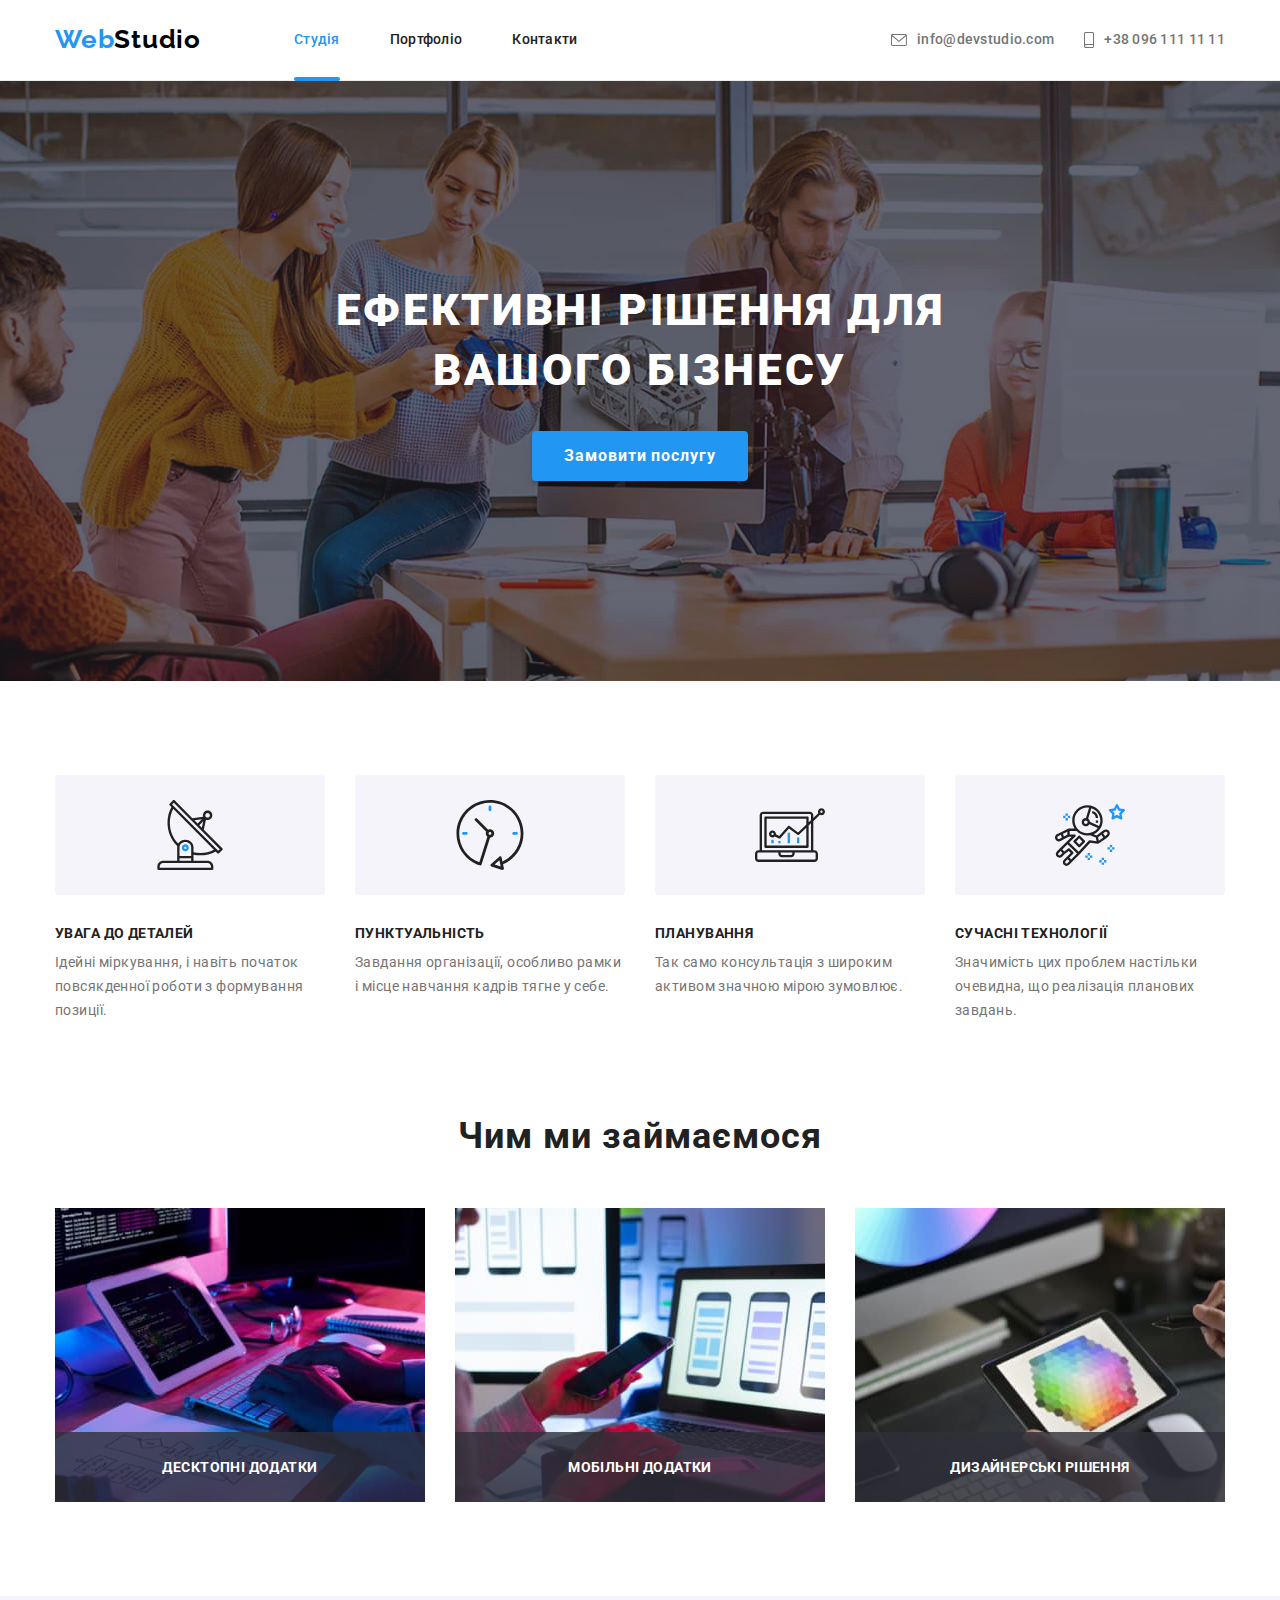
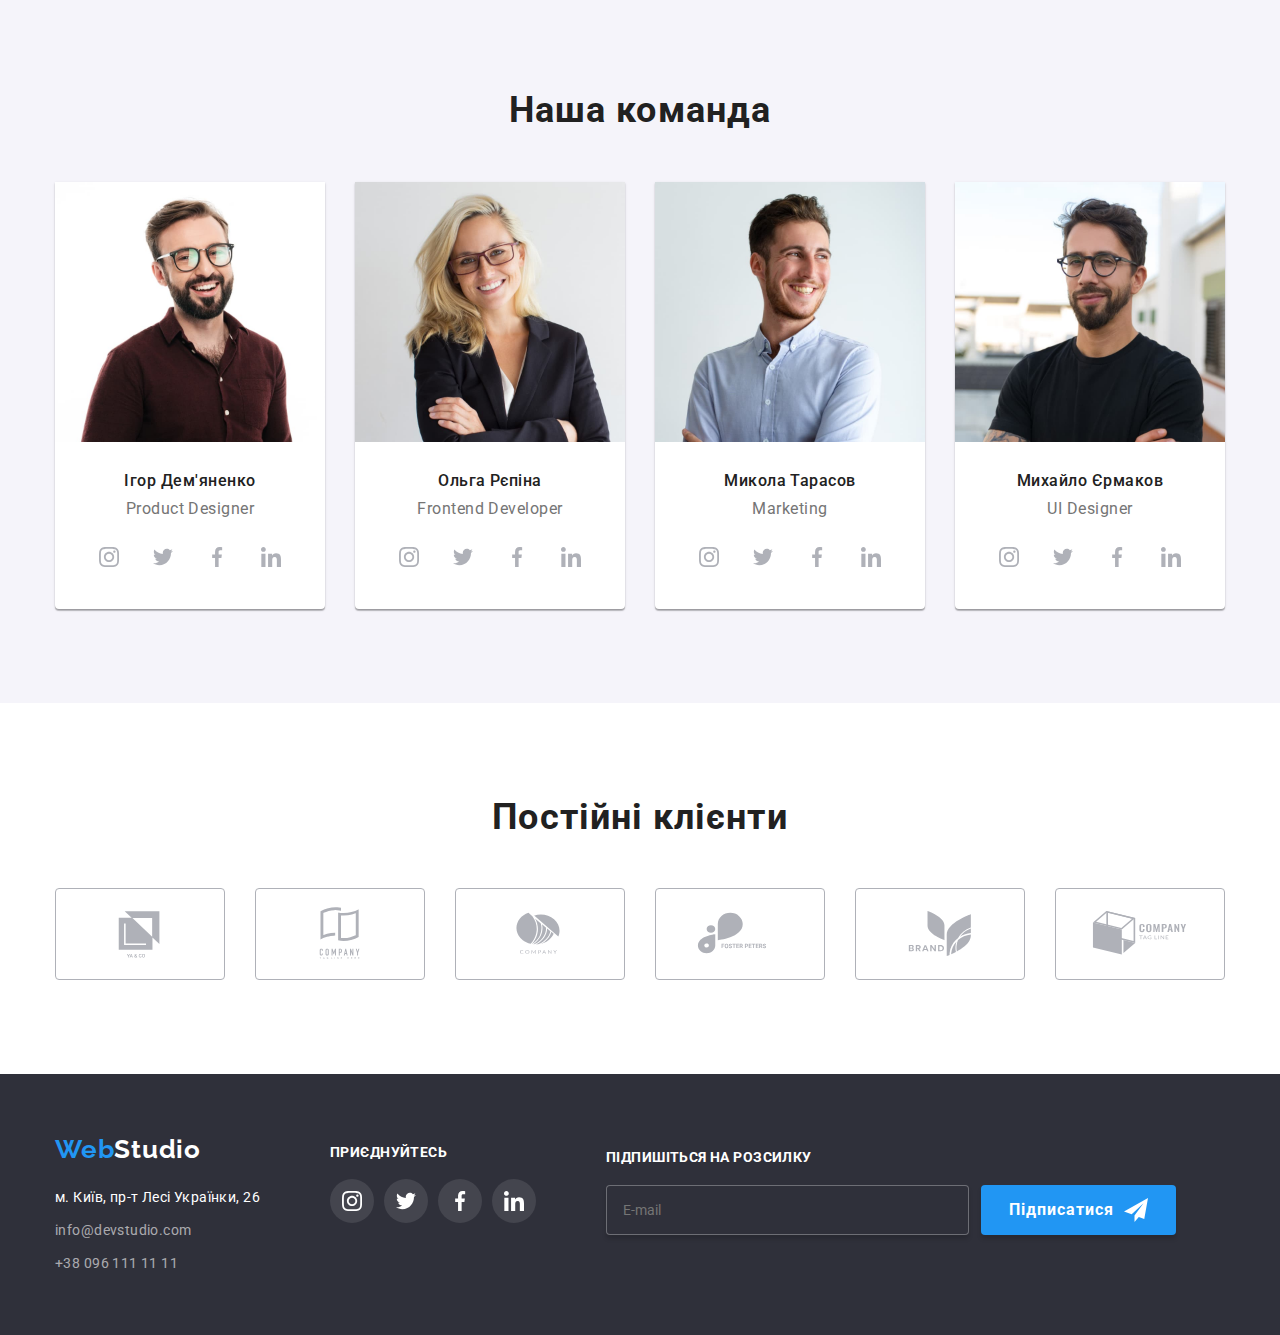
==== index.html @ c122c5cc "mod-6" ====
<!DOCTYPE html>
<html lang="uk">
  <head>
    <meta charset="UTF-8" />
    <meta http-equiv="X-UA-Compatible" content="IE=edge" />
    <meta name="viewport" content="width=device-width, initial-scale=1.0" />
    <title>WebStudio</title>
    <link
      href="https://fonts.googleapis.com/css2?family=Raleway:wght@700&family=Roboto:wght@400;500;700;900&display=swap"
      rel="stylesheet"
    />
    <link
      rel="stylesheet"
      href="https://cdnjs.cloudflare.com/ajax/libs/modern-normalize/1.1.0/modern-normalize.min.css"
    />
    <link rel="stylesheet" href="./css/style.css" />
  </head>
  <body>
    <!-- navigation Шапка -->
    <header class="page-header">
      <div class="container main-nav">
        <nav class="main-nav">
          <a href="./index.html" class="logo">
            <span class="color-name">Web</span>Studio
          </a>

          <ul class="site-nav">
            <li class="item-li">
              <a href="./index.html" class="link current active">Студія</a>
            </li>
            <li class="item-li">
              <a href="./portfolio.html" class="link">Портфоліо</a>
            </li>
            <li class="item-li"><a href="" class="link">Контакти</a></li>
          </ul>
        </nav>
        <ul class="contacts-up">
          <li class="item-li">
            <a class="contacts-mail" href="mailto:info@devstudio.com">
              <svg class="contacts-icon" width="16" height="12">
                <use href="./img/symbol-defs.svg#icon-envelope"></use>
              </svg>
              info@devstudio.com</a
            >
          </li>
          <li class="item-li">
            <a class="contacts-tel" href="tell:+380961111111">
              <svg class="contacts-icon" width="10" height="16">
                <use href="./img/symbol-defs.svg#icon-smartphone"></use>
              </svg>
              +38 096 111 11 11</a
            >
          </li>
        </ul>
      </div>
    </header>
    <main>
      <!-- герой -->
      <section class="hero-color">
        <div class="container">
          <h1 class="hero-color-text">Ефективні рішення для вашого бізнесу</h1>

          <button class="button-pay" type="button" data-modal-open>
            Замовити послугу
          </button>
          <!-- <a class="button" href="">Замовити послугу</a> -->
        </div>
      </section>
      <!-- Переваги та Особливості -->
      <section class="advantages">
        <h2 class="item-invise">Переваги та Особливості</h2>
        <div class="container">
          <ul class="feature-list">
            <li class="feature-list-item">
              <div class="feature-icon">
                <svg class="feature-icon-pos" width="70" height="70">
                  <use href="./img/symbol-defs.svg#icon-antenna"></use>
                </svg>
              </div>
              <h3 class="title-name">УВАГА ДО ДЕТАЛЕЙ</h3>
              <p class="title-own">
                Ідейні міркування, і навіть початок повсякденної роботи з
                формування позиції.
              </p>
            </li>
            <li class="feature-list-item">
              <div class="feature-icon">
                <svg class="feature-icon-pos" width="70" height="70">
                  <use href="./img/symbol-defs.svg#icon-clock"></use>
                </svg>
              </div>
              <h3 class="title-name">ПУНКТУАЛЬНІСТЬ</h3>
              <p class="title-own">
                Завдання організації, особливо рамки і місце навчання кадрів
                тягне у себе.
              </p>
            </li>
            <li class="feature-list-item">
              <div class="feature-icon">
                <svg class="feature-icon-pos" width="70" height="70">
                  <use href="./img/symbol-defs.svg#icon-diagram"></use>
                </svg>
              </div>
              <h3 class="title-name">ПЛАНУВАННЯ</h3>
              <p class="title-own">
                Так само консультація з широким активом значною мірою зумовлює.
              </p>
            </li>
            <li class="feature-list-item">
              <div class="feature-icon">
                <svg class="feature-icon-pos" width="70" height="70">
                  <use href="./img/symbol-defs.svg#icon-astronaut"></use>
                </svg>
              </div>
              <h3 class="title-name">СУЧАСНІ ТЕХНОЛОГІЇ</h3>
              <p class="title-own">
                Значимість цих проблем настільки очевидна, що реалізація
                планових завдань.
              </p>
            </li>
          </ul>
        </div>
      </section>

      <!-- приклади робіт -->
      <section class="services">
        <div class="container">
          <h2 class="section-title">Чим ми займаємося</h2>

          <ul class="work-lis">
            <li class="work-list-img">
              <img src="./img/box1.jpg" alt="Програмування" width="370" />
              <p class="work-img-text">Десктопні додатки</p>
            </li>
            <li class="work-list-img">
              <img
                src="./img/box2.jpg"
                alt="Розробка мобільних додатків"
                width="370"
              />
              <p class="work-img-text">Мобільні додатки</p>
            </li>
            <li class="work-list-img">
              <img src="./img/box3.jpg" alt="Дизайн" width="370" />
              <p class="work-img-text">Дизайнерські рішення</p>
            </li>
          </ul>
        </div>
      </section>
      <!-- Команда -->
      <section class="team-list">
        <div class="container">
          <h2 class="section-comand">Наша команда</h2>
          <ul class="comand-position">
            <li class="team-list-pos">
              <img
                class="team-img-pos"
                src="./img/img-1.jpg"
                alt="Ігор Дем'яненко Дизайнер продукту"
                width="270"
              />
              <div class="team-write">
                <h3 class="workers">Ігор Дем'яненко</h3>
                <p class="workers-list">Product Designer</p>
                <ul class="workers-soc">
                  <li class="workers-soc-list">
                    <a href="" class="workers-soc-item">
                      <svg class="workers-soc-icon" width="20" height="20">
                        <use href="./img/symbol-defs.svg#icon-instagram"></use>
                      </svg>
                    </a>
                  </li>
                  <li class="workers-soc-list">
                    <a href="" class="workers-soc-item">
                      <svg class="workers-soc-icon" width="20" height="20">
                        <use href="./img/symbol-defs.svg#icon-twitter"></use>
                      </svg>
                    </a>
                  </li>
                  <li class="workers-soc-list">
                    <a href="" class="workers-soc-item">
                      <svg class="workers-soc-icon" width="20" height="20">
                        <use href="./img/symbol-defs.svg#icon-facebook"></use>
                      </svg>
                    </a>
                  </li>
                  <li class="workers-soc-list">
                    <a href="" class="workers-soc-item">
                      <svg class="workers-soc-icon" width="20" height="20">
                        <use href="./img/symbol-defs.svg#icon-linkedin"></use>
                      </svg>
                    </a>
                  </li>
                </ul>
              </div>
            </li>
            <li class="team-list-pos">
              <img
                class="team-img-pos"
                src="./img/img-2.jpg"
                alt="Ольга Рєпіна Розробник сторінки"
                width="270"
              />
              <div class="team-write">
                <h3 class="workers">Ольга Рєпіна</h3>
                <p class="workers-list">Frontend Developer</p>
                <ul class="workers-soc">
                  <li class="workers-soc-list">
                    <a href="" class="workers-soc-item">
                      <svg class="workers-soc-icon" width="20" height="20">
                        <use href="./img/symbol-defs.svg#icon-instagram"></use>
                      </svg>
                    </a>
                  </li>
                  <li class="workers-soc-list">
                    <a href="" class="workers-soc-item">
                      <svg class="workers-soc-icon" width="20" height="20">
                        <use href="./img/symbol-defs.svg#icon-twitter"></use>
                      </svg>
                    </a>
                  </li>
                  <li class="workers-soc-list">
                    <a href="" class="workers-soc-item">
                      <svg class="workers-soc-icon" width="20" height="20">
                        <use href="./img/symbol-defs.svg#icon-facebook"></use>
                      </svg>
                    </a>
                  </li>
                  <li class="workers-soc-list">
                    <a href="" class="workers-soc-item">
                      <svg class="workers-soc-icon" width="20" height="20">
                        <use href="./img/symbol-defs.svg#icon-linkedin"></use>
                      </svg>
                    </a>
                  </li>
                </ul>
              </div>
            </li>
            <li class="team-list-pos">
              <img
                class="team-img-pos"
                src="./img/img-3.jpg"
                alt="Микола Тарасов Відділ Маркетингу"
                width="270"
              />
              <div class="team-write">
                <h3 class="workers">Микола Тарасов</h3>
                <p class="workers-list">Marketing</p>
                <ul class="workers-soc">
                  <li class="workers-soc-list">
                    <a href="" class="workers-soc-item">
                      <svg class="workers-soc-icon" width="20" height="20">
                        <use href="./img/symbol-defs.svg#icon-instagram"></use>
                      </svg>
                    </a>
                  </li>
                  <li class="workers-soc-list">
                    <a href="" class="workers-soc-item">
                      <svg class="workers-soc-icon" width="20" height="20">
                        <use href="./img/symbol-defs.svg#icon-twitter"></use>
                      </svg>
                    </a>
                  </li>
                  <li class="workers-soc-list">
                    <a href="" class="workers-soc-item">
                      <svg class="workers-soc-icon" width="20" height="20">
                        <use href="./img/symbol-defs.svg#icon-facebook"></use>
                      </svg>
                    </a>
                  </li>
                  <li class="workers-soc-list">
                    <a href="" class="workers-soc-item">
                      <svg class="workers-soc-icon" width="20" height="20">
                        <use href="./img/symbol-defs.svg#icon-linkedin"></use>
                      </svg>
                    </a>
                  </li>
                </ul>
              </div>
            </li>
            <li class="team-list-pos">
              <img
                class="team-img-pos"
                src="./img/img-4.jpg"
                alt="Михайло Єрмаков дизайн інтерфейсу"
                width="270"
              />
              <div class="team-write">
                <h3 class="workers">Михайло Єрмаков</h3>
                <p class="workers-list">UI Designer</p>
                <ul class="workers-soc">
                  <li class="workers-soc-list">
                    <a href="" class="workers-soc-item">
                      <svg class="workers-soc-icon" width="20" height="20">
                        <use href="./img/symbol-defs.svg#icon-instagram"></use>
                      </svg>
                    </a>
                  </li>
                  <li class="workers-soc-list">
                    <a href="" class="workers-soc-item">
                      <svg class="workers-soc-icon" width="20" height="20">
                        <use href="./img/symbol-defs.svg#icon-twitter"></use>
                      </svg>
                    </a>
                  </li>
                  <li class="workers-soc-list">
                    <a href="" class="workers-soc-item">
                      <svg class="workers-soc-icon" width="20" height="20">
                        <use href="./img/symbol-defs.svg#icon-facebook"></use>
                      </svg>
                    </a>
                  </li>
                  <li class="workers-soc-list">
                    <a href="" class="workers-soc-item">
                      <svg class="workers-soc-icon" width="20" height="20">
                        <use href="./img/symbol-defs.svg#icon-linkedin"></use>
                      </svg>
                    </a>
                  </li>
                </ul>
              </div>
            </li>
          </ul>
        </div>
      </section>
      <!-- Постійні клієнти -->
      <section class="section clients">
        <div class="container">
          <h2 class="section-title">Постійні клієнти</h2>
          <ul class="clients-list">
            <li class="clients-item">
              <a href="" class="clients-link">
                <svg class="clients-icon" width="106px" height="60px">
                  <use href="./img/symbol-defs.svg#icon-Logo-1"></use>
                </svg>
              </a>
            </li>
            <li class="clients-item">
              <a href="" class="clients-link">
                <svg class="clients-icon" width="106px" height="60px">
                  <use href="./img/symbol-defs.svg#icon-Logo-2"></use>
                </svg>
              </a>
            </li>
            <li class="clients-item">
              <a href="" class="clients-link">
                <svg class="clients-icon" width="106px" height="60px">
                  <use href="./img/symbol-defs.svg#icon-Logo-3"></use>
                </svg>
              </a>
            </li>
            <li class="clients-item">
              <a href="" class="clients-link">
                <svg class="clients-icon" width="106px" height="60px">
                  <use href="./img/symbol-defs.svg#icon-Logo-4"></use>
                </svg>
              </a>
            </li>
            <li class="clients-item">
              <a href="" class="clients-link">
                <svg class="clients-icon" width="106px" height="60px">
                  <use href="./img/symbol-defs.svg#icon-Logo-5"></use>
                </svg>
              </a>
            </li>
            <li class="clients-item">
              <a href="" class="clients-link">
                <svg class="clients-icon" width="106px" height="60px">
                  <use href="./img/symbol-defs.svg#icon-Logo-6"></use>
                </svg>
              </a>
            </li>
          </ul>
        </div>
      </section>
    </main>
    <!-- Подвал -->
    <footer class="footer">
      <div class="container">
        <div class="address-wraper">
          <a href="./index.html" class="logo-down">
            <span class="color-name">Web</span>Studio
          </a>
          <!-- <div class="contacts-down"></div> -->
          <address class="address">
            <ul>
              <li class="address-list">
                <a
                  href="https://goo.gl/maps/CPtrU1FHBa2aNyZL9"
                  target="_blank"
                  rel="noopener noreferrer nofollow"
                  class="address-down"
                  >м. Київ, пр-т Лесі Українки, 26</a
                >
              </li>
              <li class="address-list">
                <a href="mailto:info@devstudio.com" lang="en" class="address"
                  >info@devstudio.com</a
                >
              </li>
              <li class="address-list">
                <a href="tel:+380961111111" class="address"
                  >+38 096 111 11 11</a
                >
              </li>
            </ul>
          </address>
        </div>
        <div class="soc-down">
          <p class="soc-name">приєднуйтесь</p>
          <ul class="workers-soc">
            <li class="workers-soc-list">
              <a href="" class="workers-soc-item bg-icon bg-icon-col">
                <svg class="workers-soc-icon" width="20" height="20">
                  <use href="./img/symbol-defs.svg#icon-instagram"></use>
                </svg>
              </a>
            </li>
            <li class="workers-soc-list">
              <a href="" class="workers-soc-item bg-icon bg-icon-col">
                <svg class="workers-soc-icon" width="20" height="20">
                  <use href="./img/symbol-defs.svg#icon-twitter"></use>
                </svg>
              </a>
            </li>
            <li class="workers-soc-list">
              <a href="" class="workers-soc-item bg-icon bg-icon-col">
                <svg class="workers-soc-icon" width="20" height="20">
                  <use href="./img/symbol-defs.svg#icon-facebook"></use>
                </svg>
              </a>
            </li>
            <li class="workers-soc-list">
              <a href="" class="workers-soc-item bg-icon bg-icon-col">
                <svg class="workers-soc-icon" width="20" height="20">
                  <use href="./img/symbol-defs.svg#icon-linkedin"></use>
                </svg>
              </a>
            </li>
          </ul>
        </div>
        <div class="email-subscribe">
          <p class="subs-text">Підпишіться на розсилку</p>
          <label class="email-sub" for="user-sub"></label>
          <div class="input-sub">
            <input
              class="sub-input"
              type="email"
              name="user-sub"
              placeholder="E-mail"
              id="user-sub"
            />
          
          <button class="sub-button" type="button">Підписатися  
            <svg class="sub-icon" width="24" height="24">
            <use href="./img/symbol-defs.svg#icon-send"></use>
          </svg>
        </div>
        </button>
         
        </div>
      </div>
      
    </footer>
    <div class="backdrop is-hidden" data-modal>
      <div class="modal">
        <button type="button" class="modal-close" data-modal-close>
          <svg class="modal-close-icon" width="11" height="11">
            <use href="./img/symbol-defs.svg#icon-Vector"></use>
          </svg>
        </button>
        <form name="signup_form" autocomplete="on" novalidate>
          <p class="modal-form-title">Залиште свої дані, ми вам передзвонимо</p>

          <label class="signup-label" for="user-name">Ім'я</label>
          <div class="input-list">
            <input
              class="form-input"
              type="text"
              name="user-name"
              id="user-name"
            />
            <svg class="input-icon" width="18" height="18">
              <use href="./img/symbol-defs.svg#icon-person"></use>
            </svg>
          </div>

          <label class="signup-label" for="user-phone">Телефон</label>
          <div class="input-list">
            <input
              class="form-input"
              type="tel"
              name="user-phone"
              id="user-phone"
            />
            <svg class="input-icon" width="18" height="18">
              <use href="./img/symbol-defs.svg#icon-phone"></use>
            </svg>
          </div>

          <label class="signup-label" for="user-post">Пошта</label>
          <div class="input-list">
            <input
              class="form-input"
              type="email"
              name="user-post"
              id="user-post"
            />
            <svg class="input-icon" width="18" height="18">
              <use href="./img/symbol-defs.svg#icon-email"></use>
            </svg>
          </div>
          <div class="input-list coment">
            <label class="signup-label" for="user-coment">Коментар</label>
            <textarea
              name="user-text"
              id="user-coment"
              class="input-message"
              placeholder="Введіть текст"
            ></textarea>
          </div>
          <div class="modal-field">
            <input
              type="checkbox"
              name="privacy"
              id="privacy"
              value="true"
              class="modal-check item-invise"
            />
            <label class="style-privacy" for="privacy">
              <span class="conditions-text">
                Погоджуюся з розсилкою та приймаю
                <a class="conditions" href="">Умови договору</a>
              </span>
            </label>
          </div>

          <button class="modal-button" type="submit">Відправити</button>
        </form>
      </div>
    </div>
    <script src="./js/modal.js"></script>
  </body>
</html>
---- css/style.css ----
:root {
  --primary-text-color: #212121;
  --primary-text-color-logo: #000000;
  --primary-bg-color: #2f303a;
  --title-text-color: #ffffff;
  --title-bg-color: #f5f5f5;
  --accent-color: #2196f3;
  --header-bg: #ffffff;
  --text-footer: #757575;
  --border-color: #ececec;
  --portfolio-bg: #f5f4fa;
  --hero-gradient: linear-gradient(
    rgba(47, 48, 58, 0.4),
    rgba(47, 48, 58, 0.4)
  );
  --bg-portfolio-accent: rgba(33, 150, 243, 0.9);
  --icon: #afb1b8;
  --backdrop-color: rgba(0, 0, 0, 0.2);
  --bc-img-text: rgba(47, 48, 58, 0.8);
  --cubic-active: cubic-bezier(0.4, 0, 0.2, 1);
}
h1,
h2,
h3,
h4,
h5,
h6,
p {
  margin: 0;
  padding: 0;
}
img {
  display: block;
}
a {
  text-decoration: none;
}
/* .container {
  border: 1px solid blue;} */
/* Index html*/
body {
  color: var(--primary-text-color);
  background-color: var(--header-bg);
  font-family: Roboto, sans-serif;
  font-size: 14px;
  letter-spacing: 0.03em;
}
/* Logo */
.logo {
  padding-top: 24px;
  padding-bottom: 25px;

  color: var(--primary-text-color-logo);
  font-family: Raleway, serif;
  font-weight: 700;
  font-size: 26px;
  line-height: 1.19;
  letter-spacing: 0.03em;
  text-decoration-line: none;
}
.logo-down {
  color: var(--title-text-color);
  font-family: "Raleway";
  font-weight: 700;
  font-size: 26px;
  line-height: 1.19;
  letter-spacing: 0.03em;
  text-decoration: none;
}

.color-name {
  color: var(--accent-color);
}
/* header */
.container {
  margin-left: auto;
  margin-right: auto;
  width: 1200px;
  padding-left: 15px;
  padding-right: 15px;
}
.page-header {
  background-color: var(--header-bg);
  border-bottom: 1px solid var(--border-color);
  /* position: fixed;
  top: 0;
  right: 0;
  left: 0; */
}
/* Герой */
.hero-color {
  background-image: var(--hero-gradient), url(../img/Img-10.jpg);
  background-color: var(--primary-bg-color);
  background-repeat: no-repeat;
  background-position: center;
  background-size: cover;
  max-width: 1600px;
  margin: 0 auto;
  padding: 200px 0;
}
.hero-color-text {
  color: var(--title-text-color);
  font-weight: 900;
  font-size: 44px;
  line-height: 1.36;
  text-align: center;
  letter-spacing: 0.06em;
  text-transform: uppercase;
  margin: 0 auto;
  padding: 0;
  margin-bottom: 30px;
  width: 696px;
}

/* точки */
ul {
  list-style: none;
  margin: 0;
  padding: 0;
}
/* site nav */
.site-nav {
  display: flex;
  margin-left: 93px;
}
.site-nav .item-li:not(:last-child) {
  margin-right: 50px;
}
.site-nav .link {
  display: block;
  padding-top: 32px;
  padding-bottom: 32px;

  color: var(--primary-text-color);
  font-weight: 500;
  line-height: 1.14;
  letter-spacing: 0.02em;
  text-decoration-line: none;
  transition: color 250ms var(--cubic-active);
}
.main-nav {
  display: flex;
  align-items: center;
}
.contacts-up {
  display: flex;
  padding-top: 32px;
  padding-bottom: 32px;
  margin-left: auto;
}
.contacts-up .item-li + .item-li {
  margin-left: 30px;
}
.contacts-icon {
  fill: currentColor;
}
.site-nav .link.current {
  color: var(--accent-color);
}
.site-nav .link:hover,
.site-nav .link:focus {
  color: var(--accent-color);
}
.link {
  position: relative;
}
.active::after {
  content: "";
  position: absolute;
  width: 100%;
  height: 4px;
  left: 0;
  top: 77px;

  background: var(--accent-color);
  border-radius: 2px;
}
.services {
  padding-bottom: 94px;
}
.section-title {
  color: var(--primary-text-color);
  font-size: 36px;
  line-height: 1.16;
  text-align: center;
  letter-spacing: 0.03em;
  margin-bottom: 50px;
}
.section.no-padding {
  padding-top: 0;
  padding-bottom: 0;
}
.advantages {
  padding-top: 94px;
  padding-bottom: 94px;
}
/* Main */
.title {
  line-height: 1.14;
  letter-spacing: 0.03em;
  text-transform: uppercase;
}
.title-own {
  font-weight: 400;
  line-height: 1.71;
  letter-spacing: 0.03em;
  color: var(--text-footer);
}
.section-comand {
  font-size: 36px;
  line-height: 1.16;
  text-align: center;
  letter-spacing: 0.03em;
  margin-bottom: 50px;
}
.comand-position {
  display: flex;
  justify-content: space-between;
}
.team-list-pos {
  box-shadow: 0px 1px 3px rgba(0, 0, 0, 0.12), 0px 1px 1px rgba(0, 0, 0, 0.14),
    0px 2px 1px rgba(0, 0, 0, 0.2);
  border-radius: 0px 0px 4px 4px;
  background-color: var(--header-bg);
}
/* .team-img-pos {

} */
.team-write {
  padding-top: 30px;
  padding-bottom: 30px;
}
/* Workers */
.workers {
  font-weight: 500;
  font-size: 16px;
  line-height: 1.18;
  text-align: center;
  letter-spacing: 0.03em;
  margin-bottom: 9px;
}
.workers-list {
  font-weight: 400;
  font-size: 16px;
  line-height: 1.18;
  text-align: center;
  letter-spacing: 0.03em;
  color: var(--text-footer);
  margin-bottom: 16px;
}
.team-list {
  padding-top: 94px;
  padding-bottom: 94px;
  background-color: var(--portfolio-bg);
}

.workers-soc {
  display: flex;
  justify-content: center;
  gap: 10px;
}
.workers-soc-list {
  width: 44px;
  height: 44px;
}
.workers-soc-item {
  width: 100%;
  height: 100%;
  border-radius: 50%;
  background-color: var(--title-text-color);
  display: flex;
  align-items: center;
  justify-content: center;
  color: var(--icon);
  transition: color 250ms var(--cubic-active),
    background-color 250ms var(--cubic-active);
}
.workers-soc-icon {
  fill: currentColor;
}
.workers-soc-item:hover,
.workers-soc-item:focus {
  background-color: var(--accent-color);
  color: var(--title-text-color);
}

/* Контакти */
.contacts-up {
  font-weight: 500;
  line-height: 1.14;
  letter-spacing: 0.02em;
}
.contacts-tel,
.contacts-mail {
  color: var(--text-footer);
  text-decoration-line: none;
  display: flex;
  align-items: center;
  gap: 10px;
  transition: color 250ms var(--cubic-active);
}
.contacts-mail:hover,
.contacts-mail:focus {
  color: var(--accent-color);
}
.contacts-tel:hover,
.contacts-tel:focus {
  color: var(--accent-color);
}
.contacts-down .mail {
  color: rgba(255, 255, 255, 0.6);
}
.contacts-down .tell {
  color: rgba(255, 255, 255, 0.6);
}
/* feature-list */
ul.feature-list {
  margin: 0;
  padding: 0;
  display: flex;
  justify-content: space-between;
}
.feature-list-item:not(:last-child) {
  max-width: 270px;
  width: 100%;
  margin-right: 30px;
}
.feature-icon {
  display: flex;
  justify-content: center;
  align-items: center;
  /* width: 270px; */
  height: 120px;
  background-color: var(--portfolio-bg);
  border-radius: 4px;
  margin-bottom: 30px;
}
.title-name {
  margin-bottom: 10px;
  font-size: 14px;
}
p.title-own {
  margin: 0;
  padding: 0;
}
.feature-list,
.title {
  color: var(--primary-text-color);
}
/* Усі найменування */
.working-prog {
  background-color: var(--portfolio-bg);
  color: var(--primary-text-color);
  font-family: "Roboto";
  font-weight: 500;
  font-size: 16px;
  line-height: calc(26 / 16);
  text-align: center;
  letter-spacing: 0.03em;
  border-radius: 4px;
  margin: 0 auto;
  border: none;
  display: block;
  padding: 6px 22px;
  transition: color 250ms var(--cubic-active),
    background-color 250ms var(--cubic-active),
    box-shadow 250ms var(--cubic-active);
}
/* приклади робіт */
.examples {
  font-weight: 700;
  font-size: 18px;
  line-height: 2;
  letter-spacing: 0.06em;
  color: var(--primary-text-color);
}
.examples-text {
  font-style: normal;
  font-size: 16px;
  line-height: 1.87;
  letter-spacing: 0.03em;
  color: var(--text-footer);
  margin-top: 8px;
}
.work-lis {
  display: flex;
  justify-content: space-between;
}
.work-list-img {
  position: relative;
}
.work-img-text {
  min-width: 370px;
  position: absolute;
  bottom: 0;

  background-color: var(--bc-img-text);
  color: var(--title-text-color);
  font-weight: 700;
  font-size: 14px;
  line-height: calc(16 / 14);
  text-align: center;
  letter-spacing: 0.03em;
  text-transform: uppercase;
  padding: 27px 0;
}
/* button */
.button-pay {
  color: var(--title-text-color);
  background-color: var(--accent-color);
  font-weight: 700;
  font-size: 16px;
  line-height: 1.87;
  text-align: center;
  letter-spacing: 0.06em;
  display: block;
  margin: 0 auto;
  border: none;
  padding: 10px 32px;
  box-shadow: 0px 4px 4px rgba(0, 0, 0, 0.15);
  transition: background-color 250ms cubic-bezier(0.4, 0, 0.2, 1);
}
.button-pay:hover,
.button-pay:focus {
  background-color: #188ce8;
}
button {
  border-radius: 4px;
  cursor: pointer;
}
.button-item {
  color: var(--primary-text-color);
  font-weight: 500;
  font-size: 16px;
  line-height: 1.62;
  text-align: center;
  letter-spacing: 0.03em;
  display: flex;
  justify-content: center;
  margin-bottom: 50px;
}
.working-button:not(:last-child) {
  margin-right: 8px;
}

/* Portfolio html */
.portfolio-item {
  padding-top: 94px;
  padding-bottom: 94px;
}
.workers-lt {
  display: flex;
  flex-wrap: wrap;
  gap: 30px;
}
.workers-pos:hover .workers-top-text,
.workers-pos:focus .workers-top-text {
  transform: translateY(0);
}
.workers-top-wrap {
  position: relative;
  overflow: hidden;
}
.workers-top-text {
  position: absolute;
  top: 0;
  font-size: 18px;
  line-height: 1.56;
  letter-spacing: 0.03em;
  color: var(--title-text-color);
  padding: 63px 24px;
  background-color: var(--bg-portfolio-accent);
  height: 100%;
  transform: translateY(100%);
  transition: transform 250ms var(--cubic-active);
}
.workers-text {
  background: var(--header-bg);
  border-top: 0;
  border: 1px solid #eeeeee;
  padding: 20px 24px;
}
.workers-pos {
  transition: box-shadow 250ms var(--cubic-active);
}
/* .item{
    display: none;
} */
.item-invise {
  position: absolute;
  width: 1px;
  height: 1px;
  margin: -1px;
  border: 0;
  padding: 0;

  white-space: nowrap;
  clip-path: inset(100%);
  clip: rect(0 0 0 0);
  overflow: hidden;
}
.working-prog:hover,
.working-prog:focus {
  color: var(--title-text-color);
  background-color: var(--accent-color);
  box-shadow: 0px 3px 1px rgba(0, 0, 0, 0.1), 0px 1px 2px rgba(0, 0, 0, 0.08),
    0px 2px 2px rgba(0, 0, 0, 0.12);
}
.workers-pos:hover,
.workers-pos:focus {
  box-shadow: 0px 1px 1px rgba(0, 0, 0, 0.12), 0px 4px 4px rgba(0, 0, 0, 0.06),
    1px 4px 6px rgba(0, 0, 0, 0.16);
}
/* ----------------Постійні клієнти----------------- */
.clients {
  padding-top: 94px;
  padding-bottom: 94px;
}
.clients-list {
  display: flex;
  justify-content: center;
  gap: 30px;
}
.clients-link {
  width: 100%;
  height: 100%;
  display: flex;
  border: 1px solid var(--icon);
  border-radius: 4px;
  justify-content: center;
  align-items: center;
  color: var(--icon);
  transition: color 250ms var(--cubic-active), border 250ms var(--cubic-active);
}
.clients-item {
  width: 170px;
  height: 92px;
}
.clients-icon {
  fill: currentColor;
}
.clients-link:hover,
.clients-link:focus {
  border: 1px solid var(--accent-color);
  color: var(--accent-color);
}

/*  footer  */
.footer {
  background-color: #2f303a;
  padding-top: 60px;
  padding-bottom: 60px;
}
.address-down {
  text-decoration-line: none;
  color: var(--title-text-color);
  font-size: 14px;
  line-height: 24px;
  letter-spacing: 0.03em;
}
.address {
  text-decoration-line: none;
  color: rgba(255, 255, 255, 0.6);
  font-family: inherit;
  font-style: normal;
  line-height: calc(24 / 14);
  letter-spacing: 0.03em;
  margin-top: 20px;
  transition: color 250ms var(--cubic-active);
}
.address:hover,
.address:focus {
  color: var(--accent-color);
}
.address-list:not(:last-child) {
  margin-bottom: 9px;
}
.soc-name {
  font-weight: 700;
  font-size: 14px;
  line-height: calc(14 / 16);
  letter-spacing: 0.03em;
  text-transform: uppercase;
  color: var(--title-text-color);
  margin-top: 12px;
  margin-bottom: 20px;
}
.footer .container {
  display: flex;
  gap: 70px;
}
.bg-icon {
  background: rgba(255, 255, 255, 0.1);
}
.bg-icon-col {
  color: var(--title-text-color);
}

.backdrop {
  position: fixed;
  top: 0;
  width: 100%;
  height: 100%;
  background-color: var(--backdrop-color);
  transition: opacity 250ms cubic-bezier(0.4, 0, 0.2, 1),
    visibility 250ms cubic-bezier(0.4, 0, 0.2, 1);
}
.modal {
  padding: 40px;
  width: 528px;
  min-height: 581px;
  left: 50%;
  top: 50%;
  background-color: var(--header-bg);
  border-radius: 4px;
  position: absolute;
  transform: translate(-50%, -50%);
  box-shadow: 0px 1px 3px rgba(0, 0, 0, 0.12), 0px 1px 1px rgba(0, 0, 0, 0.14),
    0px 2px 1px rgba(0, 0, 0, 0.2);
  transition: opacity 250ms var(--cubic-active),
    transform 250ms var(--cubic-active);
}
.modal-close {
  position: absolute;
  right: 8px;
  top: 8px;
  width: 30px;
  height: 30px;
  border: 1px solid var(--icon);
  border-radius: 50%;
  background-color: transparent;
  cursor: pointer;
}

.modal-close:hover .modal-close-icon,
.modal-close:focus .modal-close-icon {
  fill: var(--accent-color);
}
.modal-close-icon {
  transition: fill 250ms var(--cubic-active);
}

.backdrop.is-hidden .modal {
  transform: translate(-50%, -50%) scale(0.8);
}

.is-hidden {
  opacity: 0;
  visibility: hidden;
  pointer-events: none;
}
.modal-form-title {
  font-weight: 700;
  font-size: 20px;
  line-height: calc(23 / 20);
  text-align: center;
  letter-spacing: 0.03em;
  color: var(--primary-text-color);
  margin-bottom: 12px;
}
.signup-label {
  margin-bottom: 4px;

  font-size: 12px;
  line-height: calc(14 / 12);
  letter-spacing: 0.01em;
  color: var(--text-footer);
}
.input-list {
  margin-bottom: 10px;
  position: relative;
}
.input-list.coment {
  margin-bottom: 20px;
}
.form-input {
  width: 100%;
  border: 1px solid rgba(33, 33, 33, 0.2);
  border-radius: 4px;
  outline: none;
  padding: 12px 42px;
  transition: border 250ms var(--cubic-active);
}
.input-icon {
  position: absolute;
  top: 50%;
  left: 12px;
  transform: translateY(-50%);
  transition: fill 250ms var(--cubic-active);
}
.modal-button {
  color: var(--title-text-color);
  background-color: var(--accent-color);
  border: none;
  padding: 10px 52px;
  box-shadow: 0px 4px 4px rgba(0, 0, 0, 0.15);
  border-radius: 4px;
  transition: background-color 250ms var(--cubic-active);

  font-weight: 700;
  font-size: 16px;
  line-height: calc(30 / 16);
  display: block;
  letter-spacing: 0.06em;
  margin-left: auto;
  margin-right: auto;
}
.modal-button:hover,
.modal-button:focus {
  background-color: var(--bg-portfolio-accent);
}
.input-message {
  width: 100%;
  height: 120px;
  resize: none;
  outline: none;
  padding: 12px 16px;
  font-weight: 400;
  font-size: 12px;
  line-height: 14px;
  letter-spacing: 0.01em;
  border: 1px solid rgba(33, 33, 33, 0.2);
  border-radius: 4px;
  transition: border 250ms var(--cubic-active);
}
.modal-field {
  margin-bottom: 30px;
  display: flex;
  justify-content: center;
  /* position: relative; */
}
.style-privacy {
  line-height: calc(24 / 14);
  letter-spacing: 0.03em;
  color: var(--text-footer);
  display: flex;
  align-items: center;
}
.style-privacy::before {
  content: "";
  width: 16px;
  height: 15px;
  border: 2px solid var(--primary-text-color);
  border-radius: 2px;
  margin-right: 8px;
  /* position: absolute;
  top: 50%;
  left: 10px;
  transform: translateY(-50%); */
  transition: background-color 250ms var(--cubic-active);
}

.modal-check:checked + .style-privacy::before {
  background-color: var(--accent-color);
  border: none;
  background-image: url(../img/icon-check.svg);
  background-position: center;
  background-repeat: no-repeat;
}

.conditions {
  text-decoration: underline;
  color: var(--accent-color);
  margin-left: 5px;
}
.form-input:hover,
.form-input:focus-within {
  border: 1px solid var(--accent-color);
}
.form-input:hover + .input-icon,
.form-input:focus-within + .input-icon {
  fill: var(--accent-color);
}

.input-message:hover,
.input-message:focus-within {
  border: 1px solid var(--accent-color);
}
.sub-button {
  background-color: var(--accent-color);
  padding: 10px 28px;
  margin-left: 12px;
  font-weight: 700;
  font-size: 16px;
  line-height: calc(30 / 16);
  display: flex;
  align-items: center;
  text-align: center;
  letter-spacing: 0.06em;
  box-shadow: 0px 4px 4px rgba(0, 0, 0, 0.15);
  border-radius: 4px;
  border: none;
  color: var(--title-text-color);
}
.sub-button:hover,
.sub-button:focus{
  background-color: var(--bg-portfolio-accent);
  transition: background-color 250ms var(--cubic-active);
}
.sub-icon {
  margin-left: 10px;
  fill: var(--title-text-color);
}
.subs-text {
  margin-top: 15px;
  margin-bottom: 20px;
  font-weight: 700;
  font-size: 14px;
  line-height: calc(16 / 14);
  letter-spacing: 0.03em;
  text-transform: uppercase;
  color: var(--title-text-color);
}
.email-subscribe {
  width: 570px;
}
.sub-input {
  width: 100%;
  padding: 15px 16px;
  background-color: var(--primary-bg-color);
  border: 1px solid rgba(255, 255, 255, 0.3);
  box-shadow: 0px 4px 4px rgba(0, 0, 0, 0.15);
  border-radius: 4px;
  outline: none;
  color: rgba(255, 255, 255, 0.6);
}
.input-sub {
  display: flex;
}
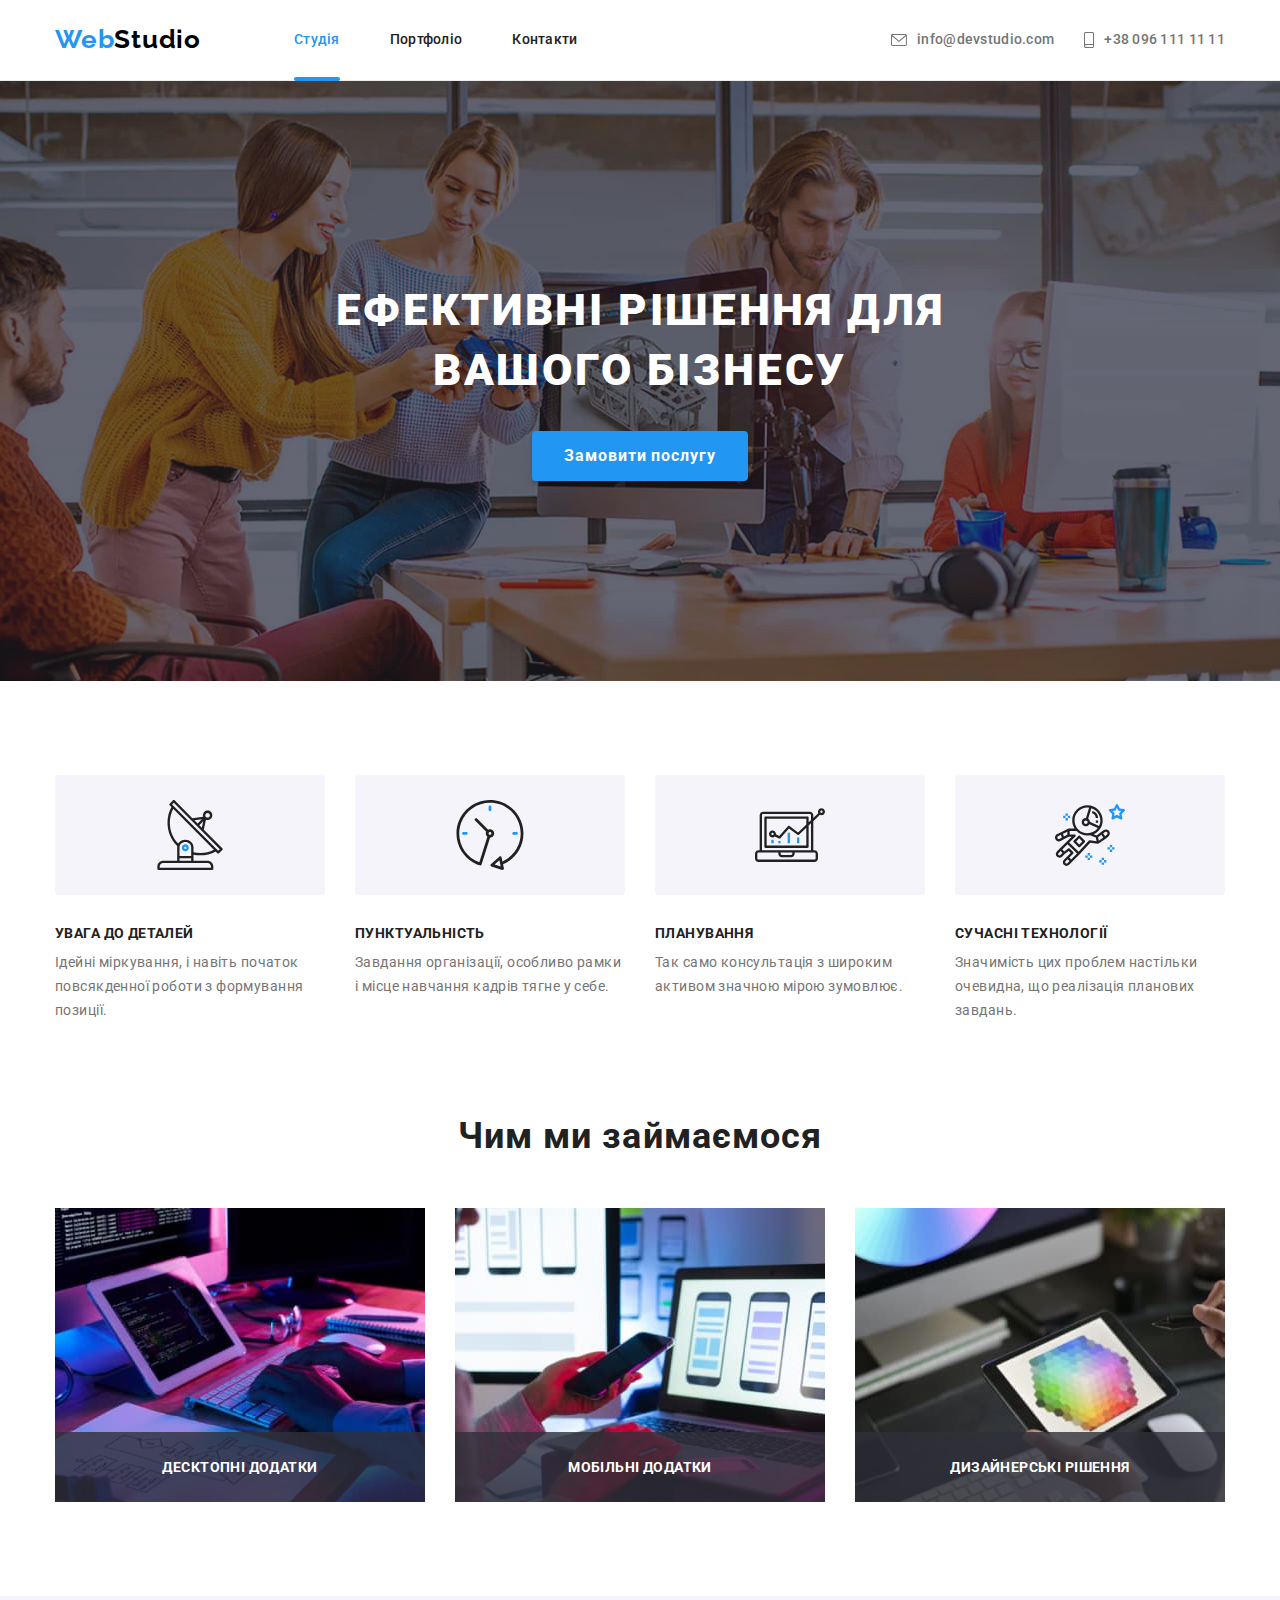
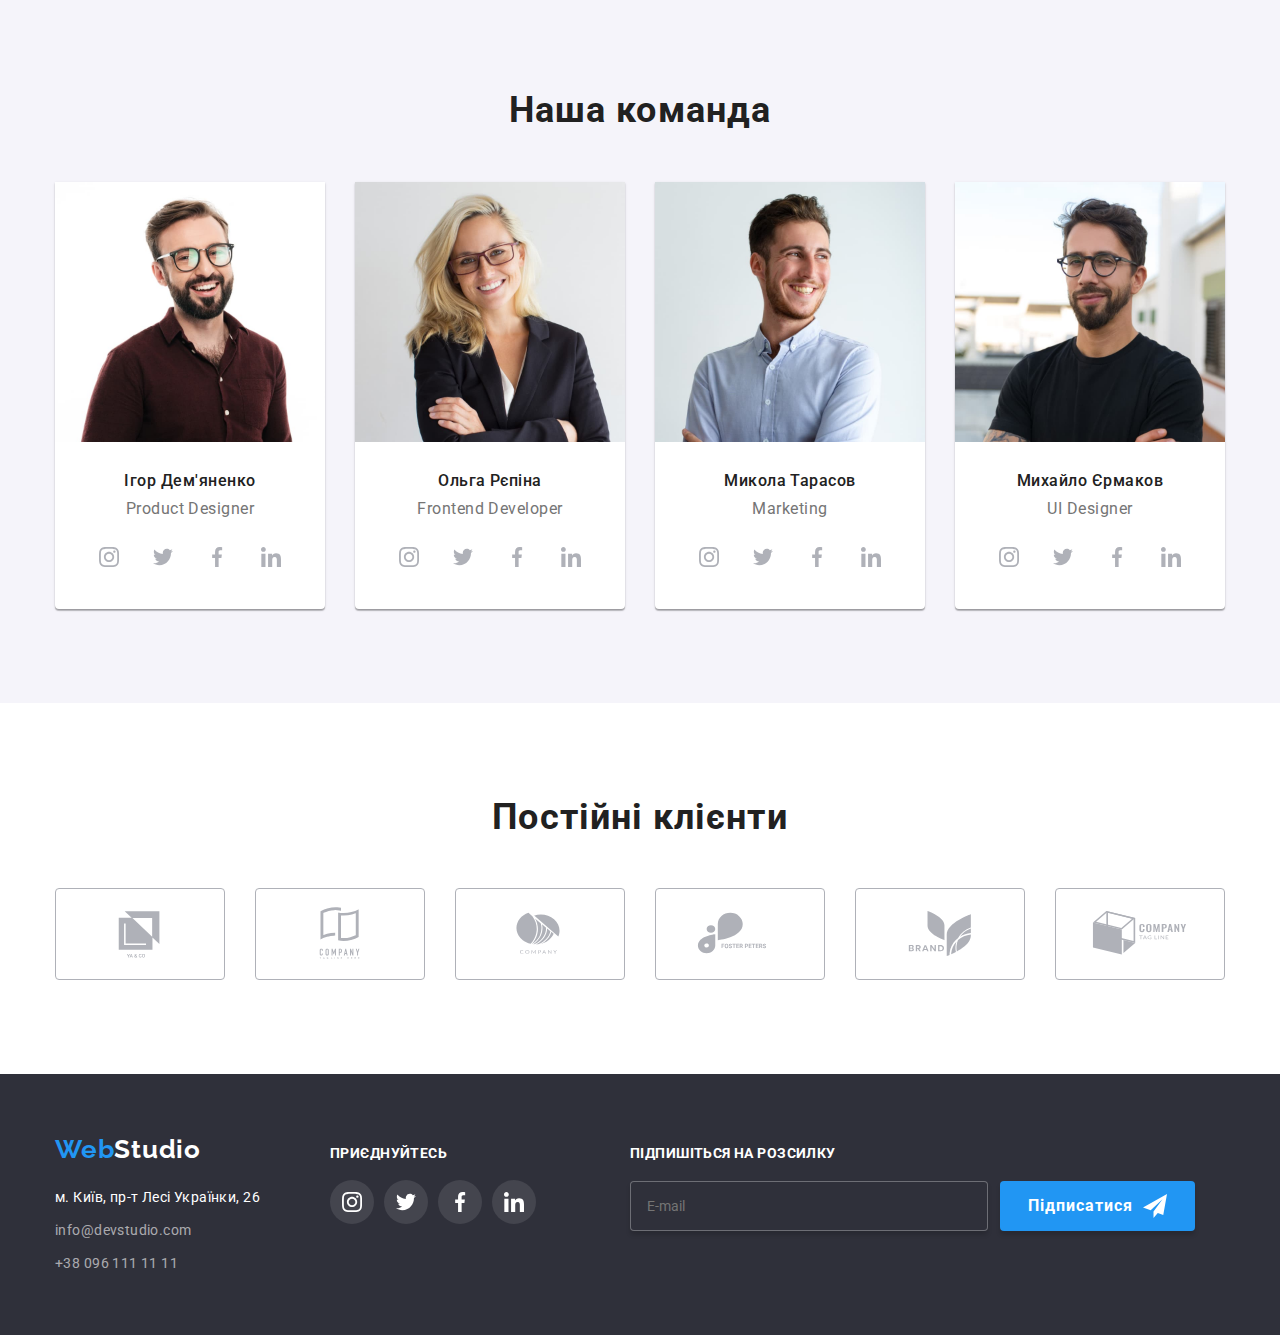
==== commit d8861395: "mod-6" ====
--- a/index.html
+++ b/index.html
@@ -441,8 +441,8 @@
         </div>
         <div class="email-subscribe">
           <p class="subs-text">Підпишіться на розсилку</p>
-          <label class="email-sub" for="user-sub"></label>
-          <div class="input-sub">
+
+          <form class="input-sub">
             <input
               class="sub-input"
               type="email"
@@ -450,18 +450,18 @@
               placeholder="E-mail"
               id="user-sub"
             />
-          
-          <button class="sub-button" type="button">Підписатися  
-            <svg class="sub-icon" width="24" height="24">
-            <use href="./img/symbol-defs.svg#icon-send"></use>
-          </svg>
-        </div>
-        </button>
-         
+
+            <button class="sub-button" type="button">
+              Підписатися
+              <svg class="sub-icon" width="24" height="24">
+                <use href="./img/symbol-defs.svg#icon-send"></use>
+              </svg>
+            </button>
+          </form>
         </div>
       </div>
-      
     </footer>
+    <!-- ---------------------------------Modal------------------------------------- -->
     <div class="backdrop is-hidden" data-modal>
       <div class="modal">
         <button type="button" class="modal-close" data-modal-close>
@@ -469,9 +469,8 @@
             <use href="./img/symbol-defs.svg#icon-Vector"></use>
           </svg>
         </button>
+        <p class="modal-form-title">Залиште свої дані, ми вам передзвонимо</p>
         <form name="signup_form" autocomplete="on" novalidate>
-          <p class="modal-form-title">Залиште свої дані, ми вам передзвонимо</p>
-
           <label class="signup-label" for="user-name">Ім'я</label>
           <div class="input-list">
             <input
--- a/css/style.css
+++ b/css/style.css
@@ -575,6 +575,12 @@
 .address-list:not(:last-child) {
   margin-bottom: 9px;
 }
+.address-wraper{
+  margin-right: 70px;
+}
+.soc-down{
+  margin-right: 94px;
+}
 .soc-name {
   font-weight: 700;
   font-size: 14px;
@@ -582,12 +588,12 @@
   letter-spacing: 0.03em;
   text-transform: uppercase;
   color: var(--title-text-color);
-  margin-top: 12px;
+
   margin-bottom: 20px;
 }
 .footer .container {
   display: flex;
-  gap: 70px;
+  align-items: baseline;
 }
 .bg-icon {
   background: rgba(255, 255, 255, 0.1);
@@ -621,6 +627,9 @@
     transform 250ms var(--cubic-active);
 }
 .modal-close {
+  display: flex;
+  justify-content: center;
+  align-items: center;
   position: absolute;
   right: 8px;
   top: 8px;
@@ -667,6 +676,7 @@
   color: var(--text-footer);
 }
 .input-list {
+  margin-top: 4px;
   margin-bottom: 10px;
   position: relative;
 }
@@ -727,6 +737,7 @@
   margin-bottom: 30px;
   display: flex;
   justify-content: center;
+  align-items: center;
   /* position: relative; */
 }
 .style-privacy {
@@ -802,7 +813,7 @@
   fill: var(--title-text-color);
 }
 .subs-text {
-  margin-top: 15px;
+
   margin-bottom: 20px;
   font-weight: 700;
   font-size: 14px;
@@ -811,11 +822,11 @@
   text-transform: uppercase;
   color: var(--title-text-color);
 }
-.email-subscribe {
+/* .email-subscribe {
   width: 570px;
-}
+} */
 .sub-input {
-  width: 100%;
+  width: 358px;
   padding: 15px 16px;
   background-color: var(--primary-bg-color);
   border: 1px solid rgba(255, 255, 255, 0.3);
